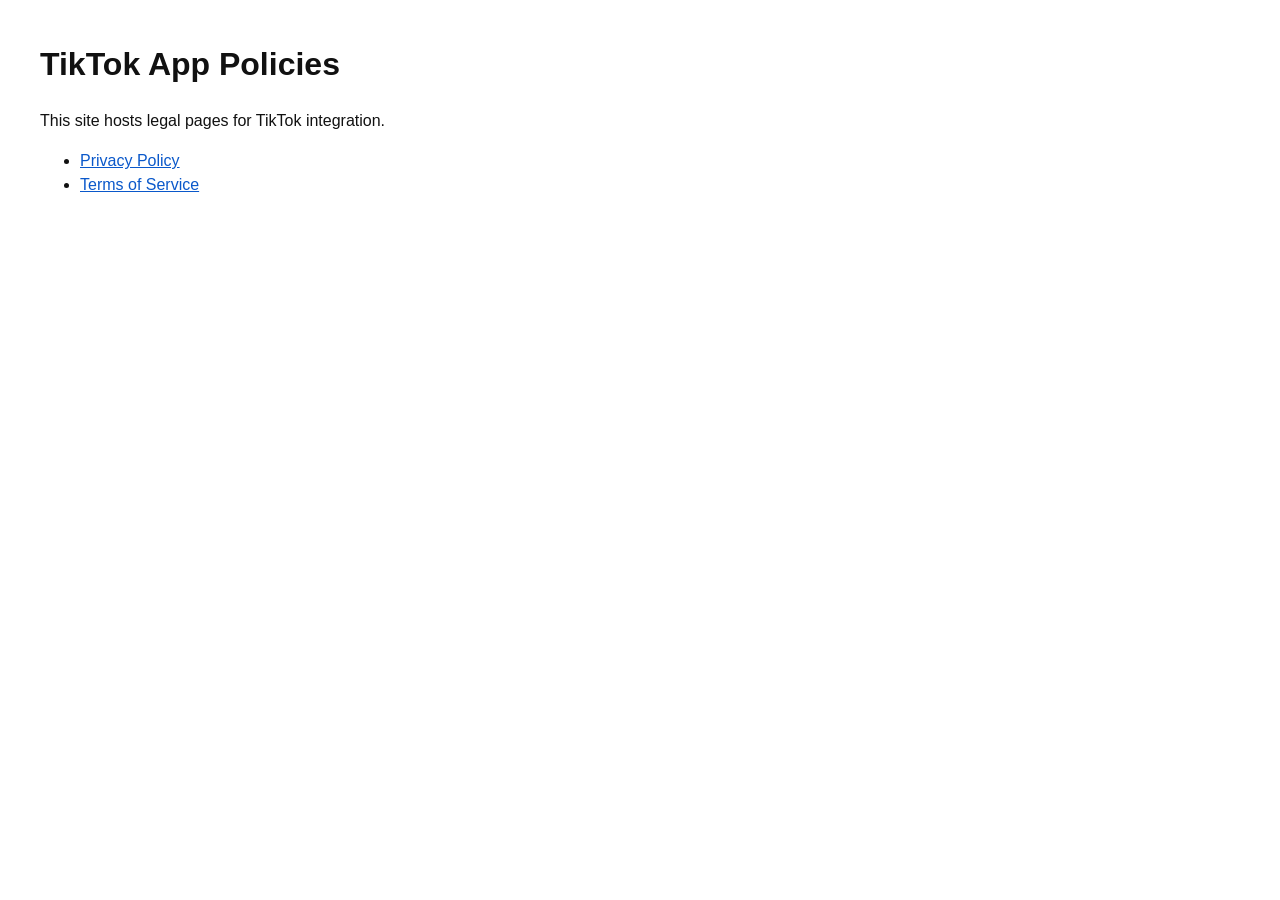
==== index.html @ 3d16dc69 "Add GitHub Pages legal files for TikTok verification" ====
<!doctype html>
<html lang="en">
<head>
  <meta charset="utf-8">
  <meta name="viewport" content="width=device-width, initial-scale=1">
  <title>TikTok Policies</title>
  <style>
    body { font-family: Arial, sans-serif; margin: 40px; line-height: 1.5; color: #111; }
    a { color: #0a58ca; }
  </style>
</head>
<body>
  <h1>TikTok App Policies</h1>
  <p>This site hosts legal pages for TikTok integration.</p>
  <ul>
    <li><a href="./privacy-policy.html">Privacy Policy</a></li>
    <li><a href="./terms.html">Terms of Service</a></li>
  </ul>
</body>
</html>
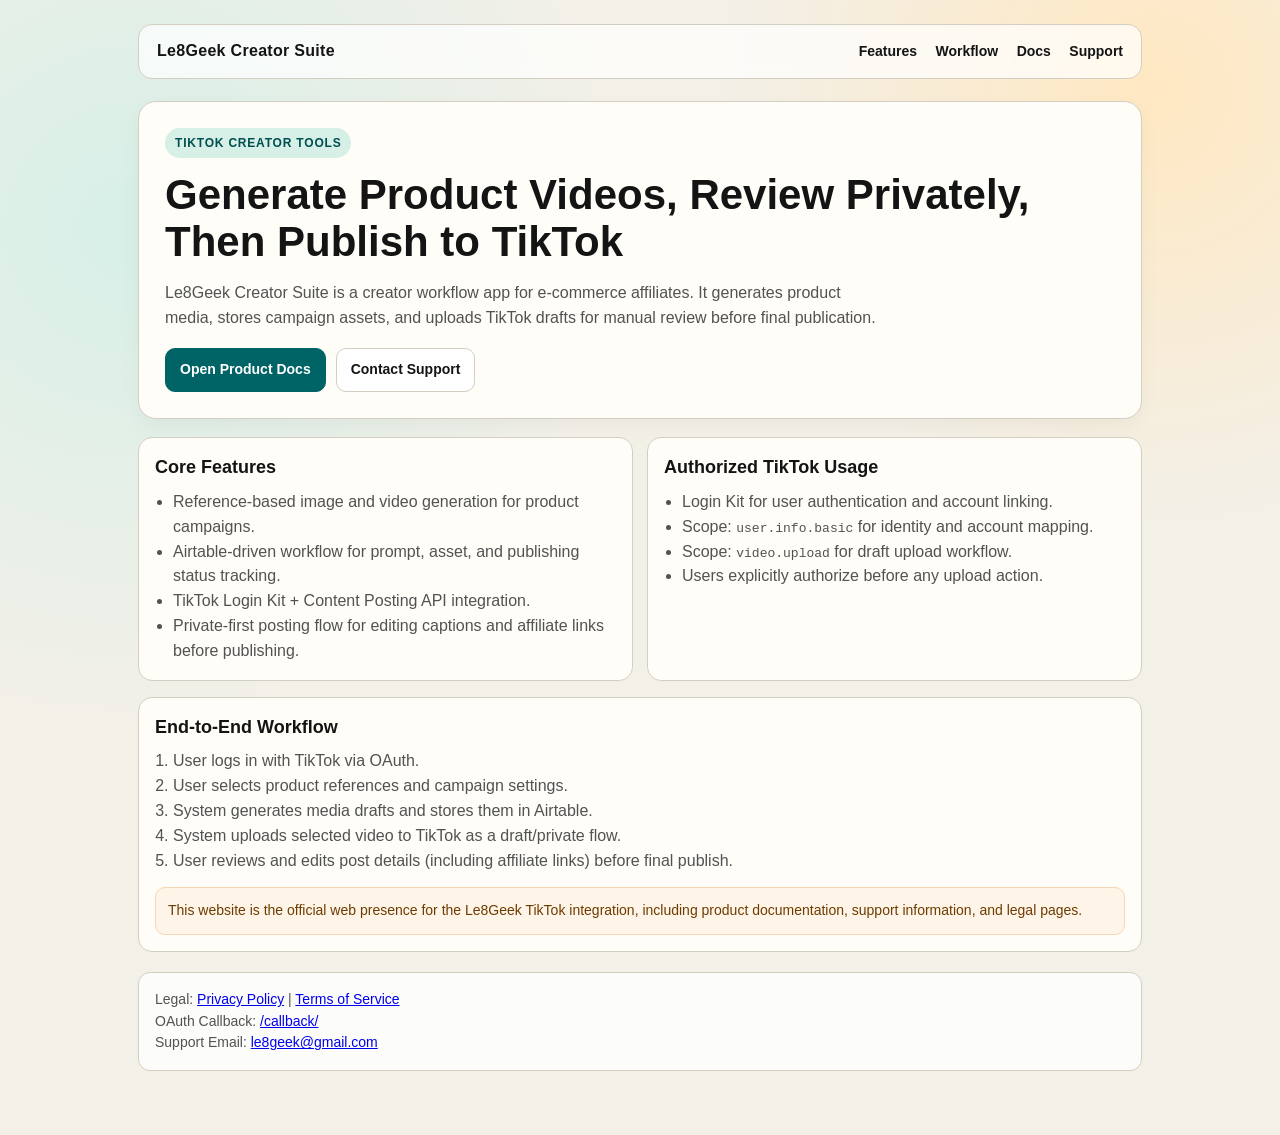
==== commit 5f0aad4b: "Build full product website for TikTok app review" ====
--- a/index.html
+++ b/index.html
@@ -3,18 +3,190 @@
 <head>
   <meta charset="utf-8">
   <meta name="viewport" content="width=device-width, initial-scale=1">
-  <title>TikTok Policies</title>
+  <title>Le8Geek Creator Suite</title>
+  <meta name="description" content="Le8Geek Creator Suite helps creators generate product videos, review drafts, and publish to TikTok with Login Kit and Content Posting API.">
   <style>
-    body { font-family: Arial, sans-serif; margin: 40px; line-height: 1.5; color: #111; }
-    a { color: #0a58ca; }
+    :root {
+      --bg: #f3f0e8;
+      --paper: #fffdf8;
+      --ink: #141414;
+      --muted: #525252;
+      --accent: #006466;
+      --accent-2: #ff7b00;
+      --line: #d4cec2;
+    }
+    * { box-sizing: border-box; }
+    body {
+      margin: 0;
+      font-family: "Segoe UI", "Helvetica Neue", sans-serif;
+      color: var(--ink);
+      background:
+        radial-gradient(circle at 90% 8%, #ffe8c2 0%, transparent 28%),
+        radial-gradient(circle at 10% 20%, #d6efe7 0%, transparent 34%),
+        var(--bg);
+      line-height: 1.55;
+    }
+    .wrap { max-width: 1040px; margin: 0 auto; padding: 24px 18px 64px; }
+    .topbar {
+      display: flex;
+      justify-content: space-between;
+      align-items: center;
+      gap: 16px;
+      margin-bottom: 22px;
+      padding: 14px 18px;
+      border: 1px solid var(--line);
+      border-radius: 14px;
+      background: rgba(255, 255, 255, 0.7);
+      backdrop-filter: blur(4px);
+    }
+    .brand { font-weight: 800; letter-spacing: 0.3px; }
+    .nav a {
+      color: var(--ink);
+      text-decoration: none;
+      margin-left: 14px;
+      font-weight: 600;
+      font-size: 14px;
+    }
+    .hero {
+      background: var(--paper);
+      border: 1px solid var(--line);
+      border-radius: 18px;
+      padding: 26px;
+      margin-bottom: 18px;
+      box-shadow: 0 8px 20px rgba(26, 26, 26, 0.04);
+    }
+    .kicker {
+      display: inline-block;
+      background: #d6efe7;
+      color: #004f50;
+      font-size: 12px;
+      font-weight: 700;
+      letter-spacing: 0.8px;
+      text-transform: uppercase;
+      padding: 6px 10px;
+      border-radius: 999px;
+    }
+    h1 { margin: 14px 0 10px; font-size: clamp(28px, 5vw, 42px); line-height: 1.1; }
+    .lead { color: var(--muted); max-width: 720px; }
+    .cta-row { margin-top: 18px; display: flex; gap: 10px; flex-wrap: wrap; }
+    .btn {
+      display: inline-block;
+      text-decoration: none;
+      padding: 10px 14px;
+      border-radius: 10px;
+      border: 1px solid var(--line);
+      font-weight: 700;
+      font-size: 14px;
+    }
+    .btn.primary { background: var(--accent); border-color: var(--accent); color: #fff; }
+    .btn.secondary { background: #fff; color: var(--ink); }
+    .grid {
+      display: grid;
+      grid-template-columns: repeat(2, minmax(0, 1fr));
+      gap: 14px;
+      margin: 16px 0;
+    }
+    .card {
+      background: var(--paper);
+      border: 1px solid var(--line);
+      border-radius: 14px;
+      padding: 16px;
+    }
+    .card h2 { margin: 0 0 8px; font-size: 18px; }
+    .card p, .card li { color: var(--muted); }
+    ul { margin: 8px 0 0 18px; padding: 0; }
+    .steps ol { margin: 8px 0 0 18px; padding: 0; color: var(--muted); }
+    .notice {
+      margin-top: 14px;
+      background: #fff4e8;
+      border: 1px solid #f5d6b4;
+      border-radius: 10px;
+      padding: 12px;
+      color: #6d3c00;
+      font-size: 14px;
+    }
+    footer {
+      margin-top: 20px;
+      padding: 16px;
+      border: 1px solid var(--line);
+      border-radius: 12px;
+      background: rgba(255, 255, 255, 0.8);
+      color: var(--muted);
+      font-size: 14px;
+    }
+    @media (max-width: 780px) {
+      .grid { grid-template-columns: 1fr; }
+      .nav { display: none; }
+    }
   </style>
 </head>
 <body>
-  <h1>TikTok App Policies</h1>
-  <p>This site hosts legal pages for TikTok integration.</p>
-  <ul>
-    <li><a href="./privacy-policy.html">Privacy Policy</a></li>
-    <li><a href="./terms.html">Terms of Service</a></li>
-  </ul>
+  <div class="wrap">
+    <header class="topbar">
+      <div class="brand">Le8Geek Creator Suite</div>
+      <nav class="nav">
+        <a href="#features">Features</a>
+        <a href="#workflow">Workflow</a>
+        <a href="./docs.html">Docs</a>
+        <a href="./support.html">Support</a>
+      </nav>
+    </header>
+
+    <section class="hero">
+      <span class="kicker">TikTok Creator Tools</span>
+      <h1>Generate Product Videos, Review Privately, Then Publish to TikTok</h1>
+      <p class="lead">
+        Le8Geek Creator Suite is a creator workflow app for e-commerce affiliates.
+        It generates product media, stores campaign assets, and uploads TikTok drafts for manual review
+        before final publication.
+      </p>
+      <div class="cta-row">
+        <a class="btn primary" href="./docs.html">Open Product Docs</a>
+        <a class="btn secondary" href="./support.html">Contact Support</a>
+      </div>
+    </section>
+
+    <section id="features" class="grid">
+      <article class="card">
+        <h2>Core Features</h2>
+        <ul>
+          <li>Reference-based image and video generation for product campaigns.</li>
+          <li>Airtable-driven workflow for prompt, asset, and publishing status tracking.</li>
+          <li>TikTok Login Kit + Content Posting API integration.</li>
+          <li>Private-first posting flow for editing captions and affiliate links before publishing.</li>
+        </ul>
+      </article>
+      <article class="card">
+        <h2>Authorized TikTok Usage</h2>
+        <ul>
+          <li>Login Kit for user authentication and account linking.</li>
+          <li>Scope: <code>user.info.basic</code> for identity and account mapping.</li>
+          <li>Scope: <code>video.upload</code> for draft upload workflow.</li>
+          <li>Users explicitly authorize before any upload action.</li>
+        </ul>
+      </article>
+    </section>
+
+    <section id="workflow" class="card steps">
+      <h2>End-to-End Workflow</h2>
+      <ol>
+        <li>User logs in with TikTok via OAuth.</li>
+        <li>User selects product references and campaign settings.</li>
+        <li>System generates media drafts and stores them in Airtable.</li>
+        <li>System uploads selected video to TikTok as a draft/private flow.</li>
+        <li>User reviews and edits post details (including affiliate links) before final publish.</li>
+      </ol>
+      <div class="notice">
+        This website is the official web presence for the Le8Geek TikTok integration,
+        including product documentation, support information, and legal pages.
+      </div>
+    </section>
+
+    <footer>
+      <div>Legal: <a href="./privacy-policy.html/">Privacy Policy</a> | <a href="./terms.html/">Terms of Service</a></div>
+      <div>OAuth Callback: <a href="./callback/">/callback/</a></div>
+      <div>Support Email: <a href="mailto:le8geek@gmail.com">le8geek@gmail.com</a></div>
+    </footer>
+  </div>
 </body>
 </html>
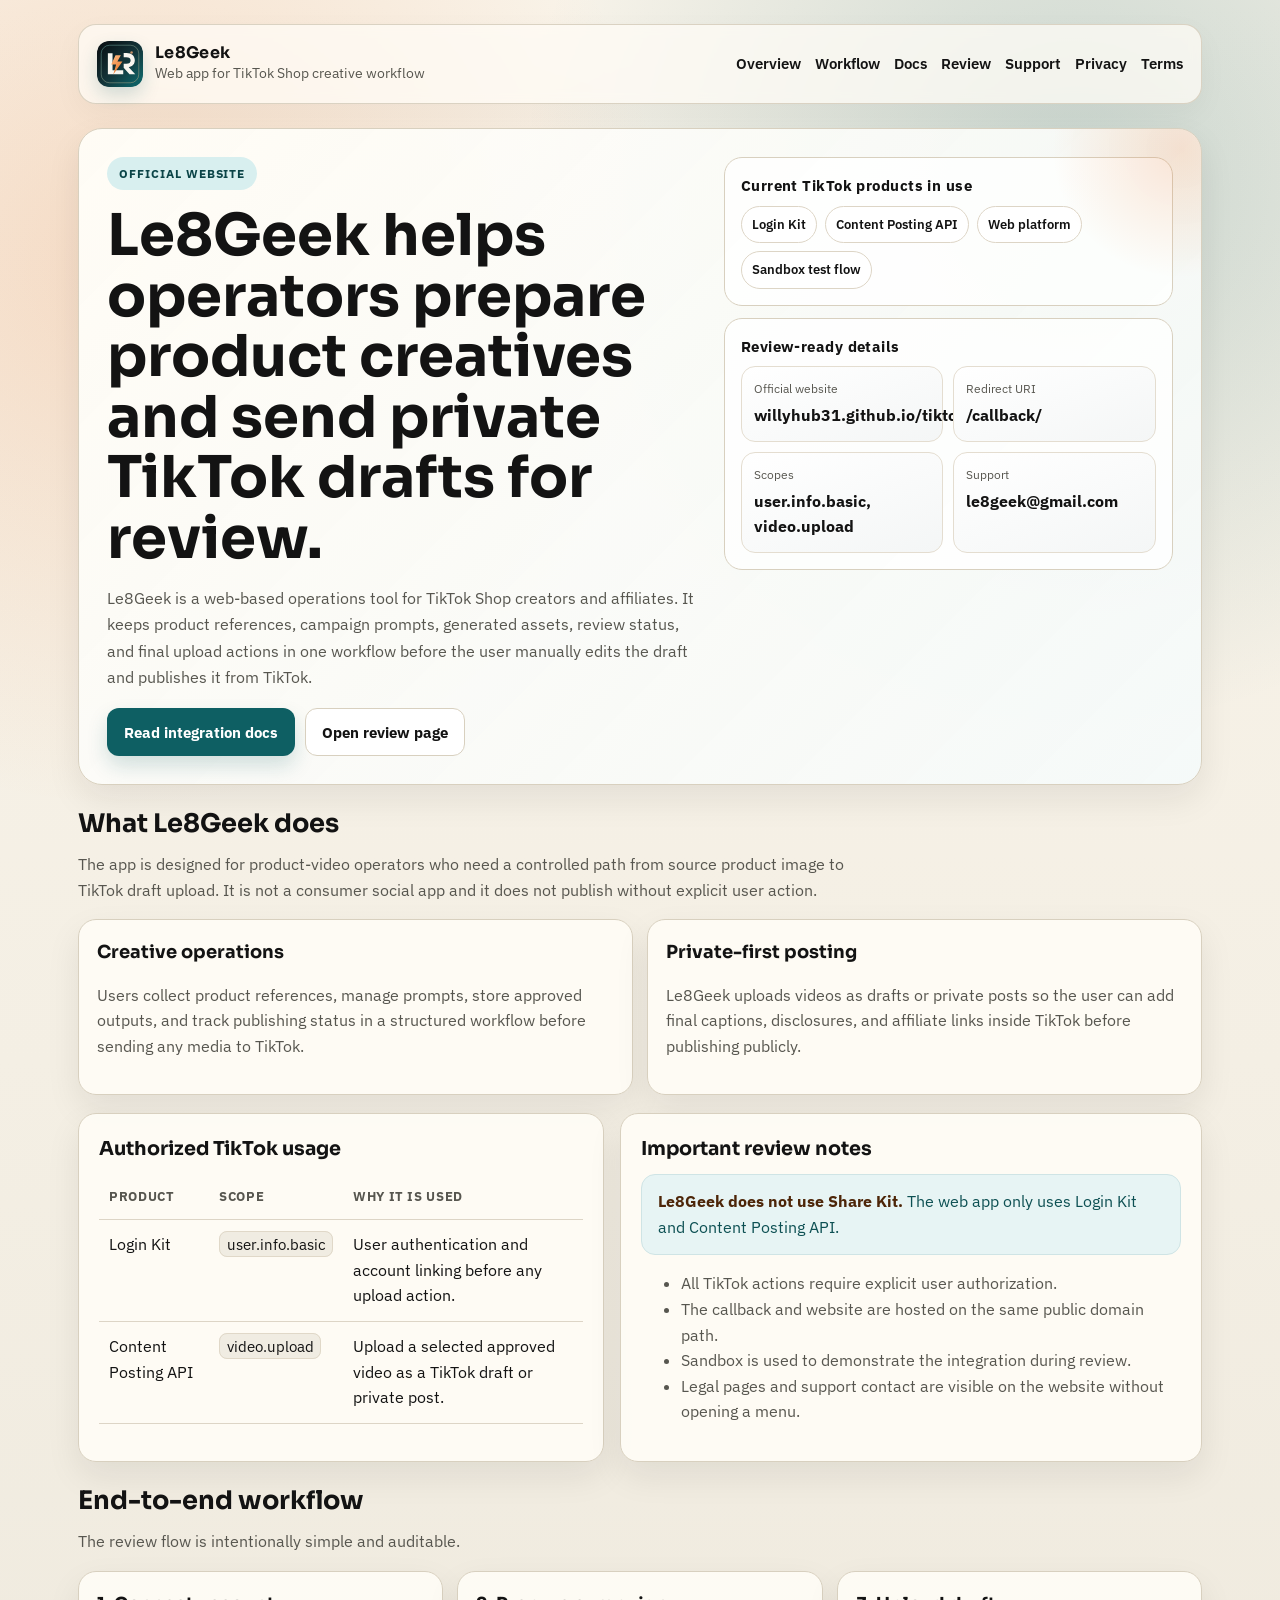
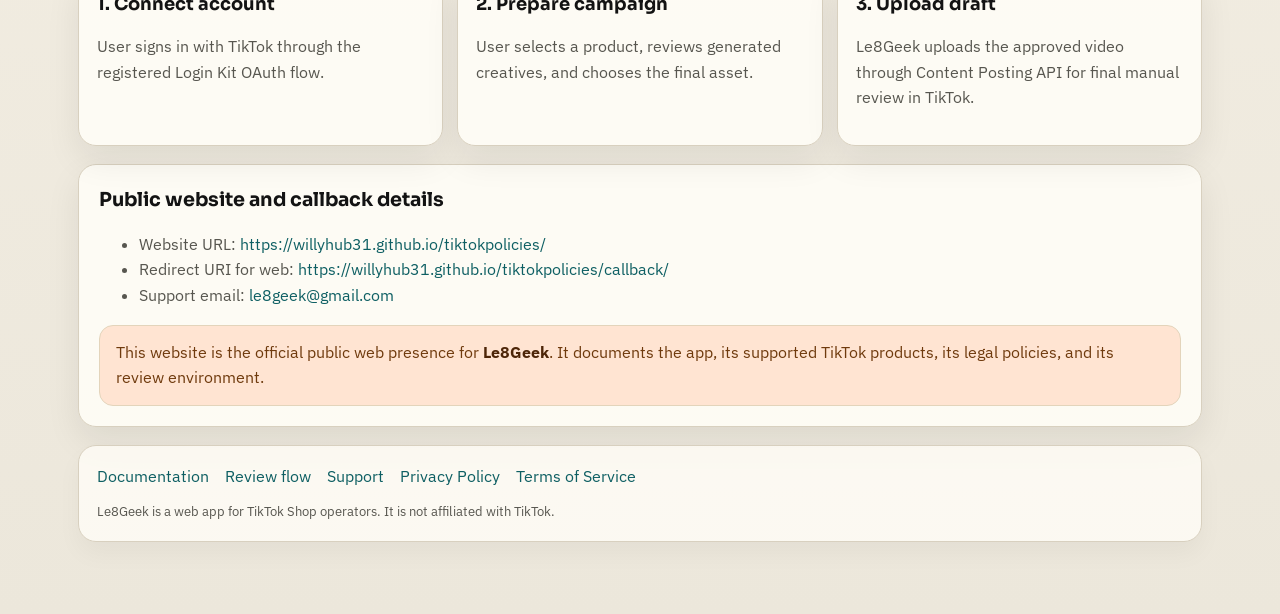
==== commit df9ca968: "Build TikTok review-ready Le8Geek site" ====
--- a/index.html
+++ b/index.html
@@ -3,189 +3,192 @@
 <head>
   <meta charset="utf-8">
   <meta name="viewport" content="width=device-width, initial-scale=1">
-  <title>Le8Geek Creator Suite</title>
-  <meta name="description" content="Le8Geek Creator Suite helps creators generate product videos, review drafts, and publish to TikTok with Login Kit and Content Posting API.">
-  <style>
-    :root {
-      --bg: #f3f0e8;
-      --paper: #fffdf8;
-      --ink: #141414;
-      --muted: #525252;
-      --accent: #006466;
-      --accent-2: #ff7b00;
-      --line: #d4cec2;
-    }
-    * { box-sizing: border-box; }
-    body {
-      margin: 0;
-      font-family: "Segoe UI", "Helvetica Neue", sans-serif;
-      color: var(--ink);
-      background:
-        radial-gradient(circle at 90% 8%, #ffe8c2 0%, transparent 28%),
-        radial-gradient(circle at 10% 20%, #d6efe7 0%, transparent 34%),
-        var(--bg);
-      line-height: 1.55;
-    }
-    .wrap { max-width: 1040px; margin: 0 auto; padding: 24px 18px 64px; }
-    .topbar {
-      display: flex;
-      justify-content: space-between;
-      align-items: center;
-      gap: 16px;
-      margin-bottom: 22px;
-      padding: 14px 18px;
-      border: 1px solid var(--line);
-      border-radius: 14px;
-      background: rgba(255, 255, 255, 0.7);
-      backdrop-filter: blur(4px);
-    }
-    .brand { font-weight: 800; letter-spacing: 0.3px; }
-    .nav a {
-      color: var(--ink);
-      text-decoration: none;
-      margin-left: 14px;
-      font-weight: 600;
-      font-size: 14px;
-    }
-    .hero {
-      background: var(--paper);
-      border: 1px solid var(--line);
-      border-radius: 18px;
-      padding: 26px;
-      margin-bottom: 18px;
-      box-shadow: 0 8px 20px rgba(26, 26, 26, 0.04);
-    }
-    .kicker {
-      display: inline-block;
-      background: #d6efe7;
-      color: #004f50;
-      font-size: 12px;
-      font-weight: 700;
-      letter-spacing: 0.8px;
-      text-transform: uppercase;
-      padding: 6px 10px;
-      border-radius: 999px;
-    }
-    h1 { margin: 14px 0 10px; font-size: clamp(28px, 5vw, 42px); line-height: 1.1; }
-    .lead { color: var(--muted); max-width: 720px; }
-    .cta-row { margin-top: 18px; display: flex; gap: 10px; flex-wrap: wrap; }
-    .btn {
-      display: inline-block;
-      text-decoration: none;
-      padding: 10px 14px;
-      border-radius: 10px;
-      border: 1px solid var(--line);
-      font-weight: 700;
-      font-size: 14px;
-    }
-    .btn.primary { background: var(--accent); border-color: var(--accent); color: #fff; }
-    .btn.secondary { background: #fff; color: var(--ink); }
-    .grid {
-      display: grid;
-      grid-template-columns: repeat(2, minmax(0, 1fr));
-      gap: 14px;
-      margin: 16px 0;
-    }
-    .card {
-      background: var(--paper);
-      border: 1px solid var(--line);
-      border-radius: 14px;
-      padding: 16px;
-    }
-    .card h2 { margin: 0 0 8px; font-size: 18px; }
-    .card p, .card li { color: var(--muted); }
-    ul { margin: 8px 0 0 18px; padding: 0; }
-    .steps ol { margin: 8px 0 0 18px; padding: 0; color: var(--muted); }
-    .notice {
-      margin-top: 14px;
-      background: #fff4e8;
-      border: 1px solid #f5d6b4;
-      border-radius: 10px;
-      padding: 12px;
-      color: #6d3c00;
-      font-size: 14px;
-    }
-    footer {
-      margin-top: 20px;
-      padding: 16px;
-      border: 1px solid var(--line);
-      border-radius: 12px;
-      background: rgba(255, 255, 255, 0.8);
-      color: var(--muted);
-      font-size: 14px;
-    }
-    @media (max-width: 780px) {
-      .grid { grid-template-columns: 1fr; }
-      .nav { display: none; }
-    }
-  </style>
+  <title>Le8Geek</title>
+  <meta name="description" content="Le8Geek is the official website for a web app that organizes product creatives, manages review workflows, and uploads private TikTok drafts through Login Kit and Content Posting API.">
+  <link rel="icon" type="image/svg+xml" href="./assets/le8geek-mark.svg">
+  <link rel="stylesheet" href="./assets/site.css">
 </head>
 <body>
-  <div class="wrap">
-    <header class="topbar">
-      <div class="brand">Le8Geek Creator Suite</div>
-      <nav class="nav">
-        <a href="#features">Features</a>
+  <div class="shell">
+    <header class="site-header">
+      <div class="brand-lockup">
+        <img src="./assets/le8geek-mark.svg" alt="Le8Geek brand mark">
+        <div class="brand-copy">
+          <strong>Le8Geek</strong>
+          <span>Web app for TikTok Shop creative workflow</span>
+        </div>
+      </div>
+      <nav class="site-nav">
+        <a href="#overview">Overview</a>
         <a href="#workflow">Workflow</a>
         <a href="./docs.html">Docs</a>
+        <a href="./review.html">Review</a>
         <a href="./support.html">Support</a>
+        <a href="./privacy-policy.html/">Privacy</a>
+        <a href="./terms.html/">Terms</a>
       </nav>
     </header>
 
     <section class="hero">
-      <span class="kicker">TikTok Creator Tools</span>
-      <h1>Generate Product Videos, Review Privately, Then Publish to TikTok</h1>
-      <p class="lead">
-        Le8Geek Creator Suite is a creator workflow app for e-commerce affiliates.
-        It generates product media, stores campaign assets, and uploads TikTok drafts for manual review
-        before final publication.
+      <div>
+        <span class="eyebrow">Official Website</span>
+        <h1>Le8Geek helps operators prepare product creatives and send private TikTok drafts for review.</h1>
+        <p>
+          Le8Geek is a web-based operations tool for TikTok Shop creators and affiliates. It keeps product references,
+          campaign prompts, generated assets, review status, and final upload actions in one workflow before the user
+          manually edits the draft and publishes it from TikTok.
+        </p>
+        <div class="hero-actions">
+          <a class="button primary" href="./docs.html">Read integration docs</a>
+          <a class="button secondary" href="./review.html">Open review page</a>
+        </div>
+      </div>
+
+      <aside class="status-board">
+        <div class="status-stack">
+          <strong>Current TikTok products in use</strong>
+          <div class="pill-row">
+            <span class="pill">Login Kit</span>
+            <span class="pill">Content Posting API</span>
+            <span class="pill">Web platform</span>
+            <span class="pill">Sandbox test flow</span>
+          </div>
+        </div>
+        <div class="status-stack">
+          <strong>Review-ready details</strong>
+          <div class="mini-grid">
+            <div class="mini-card">
+              <span class="label">Official website</span>
+              <span class="value">willyhub31.github.io/tiktokpolicies</span>
+            </div>
+            <div class="mini-card">
+              <span class="label">Redirect URI</span>
+              <span class="value">/callback/</span>
+            </div>
+            <div class="mini-card">
+              <span class="label">Scopes</span>
+              <span class="value">user.info.basic, video.upload</span>
+            </div>
+            <div class="mini-card">
+              <span class="label">Support</span>
+              <span class="value">le8geek@gmail.com</span>
+            </div>
+          </div>
+        </div>
+      </aside>
+    </section>
+
+    <section id="overview" class="section">
+      <h2 class="section-title">What Le8Geek does</h2>
+      <p class="section-intro">
+        The app is designed for product-video operators who need a controlled path from source product image
+        to TikTok draft upload. It is not a consumer social app and it does not publish without explicit user action.
       </p>
-      <div class="cta-row">
-        <a class="btn primary" href="./docs.html">Open Product Docs</a>
-        <a class="btn secondary" href="./support.html">Contact Support</a>
+      <div class="grid">
+        <article class="card">
+          <h2>Creative operations</h2>
+          <p>
+            Users collect product references, manage prompts, store approved outputs, and track publishing status
+            in a structured workflow before sending any media to TikTok.
+          </p>
+        </article>
+        <article class="card">
+          <h2>Private-first posting</h2>
+          <p>
+            Le8Geek uploads videos as drafts or private posts so the user can add final captions, disclosures,
+            and affiliate links inside TikTok before publishing publicly.
+          </p>
+        </article>
       </div>
     </section>
 
-    <section id="features" class="grid">
-      <article class="card">
-        <h2>Core Features</h2>
+    <section class="section">
+      <div class="split">
+        <article class="stack">
+          <h2>Authorized TikTok usage</h2>
+          <div class="table-wrap">
+            <table>
+              <thead>
+                <tr>
+                  <th>Product</th>
+                  <th>Scope</th>
+                  <th>Why it is used</th>
+                </tr>
+              </thead>
+              <tbody>
+                <tr>
+                  <td>Login Kit</td>
+                  <td><code>user.info.basic</code></td>
+                  <td>User authentication and account linking before any upload action.</td>
+                </tr>
+                <tr>
+                  <td>Content Posting API</td>
+                  <td><code>video.upload</code></td>
+                  <td>Upload a selected approved video as a TikTok draft or private post.</td>
+                </tr>
+              </tbody>
+            </table>
+          </div>
+        </article>
+
+        <article class="stack">
+          <h2>Important review notes</h2>
+          <div class="warning">
+            <strong>Le8Geek does not use Share Kit.</strong> The web app only uses Login Kit and Content Posting API.
+          </div>
+          <ul>
+            <li>All TikTok actions require explicit user authorization.</li>
+            <li>The callback and website are hosted on the same public domain path.</li>
+            <li>Sandbox is used to demonstrate the integration during review.</li>
+            <li>Legal pages and support contact are visible on the website without opening a menu.</li>
+          </ul>
+        </article>
+      </div>
+    </section>
+
+    <section id="workflow" class="section">
+      <h2 class="section-title">End-to-end workflow</h2>
+      <p class="section-intro">The review flow is intentionally simple and auditable.</p>
+      <div class="grid three">
+        <article class="card">
+          <h2>1. Connect account</h2>
+          <p>User signs in with TikTok through the registered Login Kit OAuth flow.</p>
+        </article>
+        <article class="card">
+          <h2>2. Prepare campaign</h2>
+          <p>User selects a product, reviews generated creatives, and chooses the final asset.</p>
+        </article>
+        <article class="card">
+          <h2>3. Upload draft</h2>
+          <p>Le8Geek uploads the approved video through Content Posting API for final manual review in TikTok.</p>
+        </article>
+      </div>
+    </section>
+
+    <section class="section">
+      <article class="stack">
+        <h2>Public website and callback details</h2>
         <ul>
-          <li>Reference-based image and video generation for product campaigns.</li>
-          <li>Airtable-driven workflow for prompt, asset, and publishing status tracking.</li>
-          <li>TikTok Login Kit + Content Posting API integration.</li>
-          <li>Private-first posting flow for editing captions and affiliate links before publishing.</li>
+          <li>Website URL: <a href="https://willyhub31.github.io/tiktokpolicies/">https://willyhub31.github.io/tiktokpolicies/</a></li>
+          <li>Redirect URI for web: <a href="https://willyhub31.github.io/tiktokpolicies/callback/">https://willyhub31.github.io/tiktokpolicies/callback/</a></li>
+          <li>Support email: <a href="mailto:le8geek@gmail.com">le8geek@gmail.com</a></li>
         </ul>
-      </article>
-      <article class="card">
-        <h2>Authorized TikTok Usage</h2>
-        <ul>
-          <li>Login Kit for user authentication and account linking.</li>
-          <li>Scope: <code>user.info.basic</code> for identity and account mapping.</li>
-          <li>Scope: <code>video.upload</code> for draft upload workflow.</li>
-          <li>Users explicitly authorize before any upload action.</li>
-        </ul>
+        <div class="notice">
+          This website is the official public web presence for <strong>Le8Geek</strong>. It documents the app,
+          its supported TikTok products, its legal policies, and its review environment.
+        </div>
       </article>
     </section>
 
-    <section id="workflow" class="card steps">
-      <h2>End-to-End Workflow</h2>
-      <ol>
-        <li>User logs in with TikTok via OAuth.</li>
-        <li>User selects product references and campaign settings.</li>
-        <li>System generates media drafts and stores them in Airtable.</li>
-        <li>System uploads selected video to TikTok as a draft/private flow.</li>
-        <li>User reviews and edits post details (including affiliate links) before final publish.</li>
-      </ol>
-      <div class="notice">
-        This website is the official web presence for the Le8Geek TikTok integration,
-        including product documentation, support information, and legal pages.
+    <footer class="footer">
+      <div class="footer-links">
+        <a href="./docs.html">Documentation</a>
+        <a href="./review.html">Review flow</a>
+        <a href="./support.html">Support</a>
+        <a href="./privacy-policy.html/">Privacy Policy</a>
+        <a href="./terms.html/">Terms of Service</a>
       </div>
-    </section>
-
-    <footer>
-      <div>Legal: <a href="./privacy-policy.html/">Privacy Policy</a> | <a href="./terms.html/">Terms of Service</a></div>
-      <div>OAuth Callback: <a href="./callback/">/callback/</a></div>
-      <div>Support Email: <a href="mailto:le8geek@gmail.com">le8geek@gmail.com</a></div>
+      <small>Le8Geek is a web app for TikTok Shop operators. It is not affiliated with TikTok.</small>
     </footer>
   </div>
 </body>
--- a/assets/site.css
+++ b/assets/site.css
@@ -0,0 +1,446 @@
+@import url("https://fonts.googleapis.com/css2?family=Sora:wght@400;600;700;800&family=IBM+Plex+Sans:wght@400;500;600&display=swap");
+
+:root {
+  --bg: #f4efe4;
+  --paper: #fffdf7;
+  --panel: rgba(255, 253, 247, 0.9);
+  --ink: #131313;
+  --muted: #57564f;
+  --line: #d8d0bf;
+  --brand: #0e5f63;
+  --brand-deep: #0a4447;
+  --brand-soft: #d8efef;
+  --accent: #e86d1f;
+  --accent-soft: #ffe4d2;
+  --shadow: 0 14px 34px rgba(21, 27, 27, 0.08);
+  --radius-xl: 24px;
+  --radius-lg: 18px;
+  --radius-md: 14px;
+  --radius-sm: 10px;
+}
+
+* { box-sizing: border-box; }
+html { scroll-behavior: smooth; }
+
+body {
+  margin: 0;
+  color: var(--ink);
+  font-family: "IBM Plex Sans", "Segoe UI", sans-serif;
+  line-height: 1.6;
+  background:
+    radial-gradient(circle at 10% 12%, rgba(232, 109, 31, 0.18), transparent 24%),
+    radial-gradient(circle at 84% 8%, rgba(14, 95, 99, 0.2), transparent 24%),
+    linear-gradient(180deg, #f9f4ea 0%, #f4efe4 48%, #ece7db 100%);
+}
+
+a { color: var(--brand); text-decoration: none; }
+a:hover { text-decoration: underline; }
+
+code {
+  font-family: "IBM Plex Sans", "Segoe UI", sans-serif;
+  background: #f0ece2;
+  border: 1px solid #e0d8c8;
+  border-radius: 8px;
+  padding: 0.12rem 0.4rem;
+  font-size: 0.95em;
+}
+
+.shell {
+  max-width: 1160px;
+  margin: 0 auto;
+  padding: 24px 18px 72px;
+}
+
+.site-header {
+  display: flex;
+  justify-content: space-between;
+  align-items: center;
+  gap: 18px;
+  margin-bottom: 24px;
+  padding: 16px 18px;
+  border: 1px solid rgba(216, 208, 191, 0.95);
+  border-radius: 18px;
+  background: rgba(255, 253, 247, 0.72);
+  backdrop-filter: blur(6px);
+  box-shadow: 0 10px 30px rgba(14, 20, 20, 0.04);
+}
+
+.brand-lockup {
+  display: flex;
+  align-items: center;
+  gap: 12px;
+}
+
+.brand-lockup img {
+  width: 46px;
+  height: 46px;
+  border-radius: 12px;
+  box-shadow: 0 8px 18px rgba(14, 95, 99, 0.18);
+}
+
+.brand-copy strong {
+  display: block;
+  font-family: "Sora", "IBM Plex Sans", sans-serif;
+  font-size: 1rem;
+  line-height: 1.1;
+  letter-spacing: 0.02em;
+}
+
+.brand-copy span {
+  display: block;
+  font-size: 0.88rem;
+  color: var(--muted);
+}
+
+.site-nav {
+  display: flex;
+  align-items: center;
+  flex-wrap: wrap;
+  gap: 8px 14px;
+}
+
+.site-nav a {
+  font-weight: 600;
+  font-size: 0.94rem;
+  color: var(--ink);
+}
+
+.hero {
+  position: relative;
+  overflow: hidden;
+  display: grid;
+  grid-template-columns: 1.2fr 0.9fr;
+  gap: 18px;
+  padding: 28px;
+  border: 1px solid var(--line);
+  border-radius: var(--radius-xl);
+  background: linear-gradient(135deg, rgba(255, 253, 247, 0.96), rgba(245, 250, 250, 0.9));
+  box-shadow: var(--shadow);
+}
+
+.hero::after {
+  content: "";
+  position: absolute;
+  right: -110px;
+  top: -110px;
+  width: 260px;
+  height: 260px;
+  border-radius: 999px;
+  background: radial-gradient(circle, rgba(232, 109, 31, 0.18), transparent 70%);
+  pointer-events: none;
+}
+
+.eyebrow {
+  display: inline-flex;
+  align-items: center;
+  gap: 8px;
+  padding: 7px 12px;
+  border-radius: 999px;
+  background: var(--brand-soft);
+  color: var(--brand-deep);
+  font-size: 0.75rem;
+  font-weight: 800;
+  letter-spacing: 0.08em;
+  text-transform: uppercase;
+}
+
+.hero h1,
+.section-title,
+.card h2,
+.stack h2,
+.legal h1,
+.legal h2 {
+  font-family: "Sora", "IBM Plex Sans", sans-serif;
+}
+
+.hero h1 {
+  margin: 16px 0 10px;
+  font-size: clamp(2rem, 4.6vw, 3.6rem);
+  line-height: 1.05;
+  max-width: 720px;
+}
+
+.hero p {
+  max-width: 720px;
+  color: var(--muted);
+  font-size: 1.02rem;
+}
+
+.hero-actions {
+  display: flex;
+  flex-wrap: wrap;
+  gap: 10px;
+  margin-top: 18px;
+}
+
+.button {
+  display: inline-flex;
+  align-items: center;
+  justify-content: center;
+  gap: 8px;
+  padding: 11px 16px;
+  border-radius: 12px;
+  border: 1px solid transparent;
+  font-weight: 700;
+  font-size: 0.95rem;
+  text-decoration: none;
+}
+
+.button.primary {
+  background: var(--brand);
+  color: #fff;
+  box-shadow: 0 10px 20px rgba(14, 95, 99, 0.18);
+}
+
+.button.secondary {
+  background: #fff;
+  color: var(--ink);
+  border-color: var(--line);
+}
+
+.status-board {
+  display: grid;
+  gap: 12px;
+  align-content: start;
+}
+
+.status-stack {
+  padding: 16px;
+  border: 1px solid var(--line);
+  border-radius: 18px;
+  background: rgba(255, 255, 255, 0.74);
+}
+
+.status-stack strong {
+  display: block;
+  margin-bottom: 8px;
+  font-size: 0.92rem;
+  letter-spacing: 0.03em;
+}
+
+.mini-grid {
+  display: grid;
+  grid-template-columns: repeat(2, minmax(0, 1fr));
+  gap: 10px;
+}
+
+.mini-card {
+  padding: 12px;
+  border-radius: 14px;
+  background: linear-gradient(160deg, #ffffff, #f4f6f6);
+  border: 1px solid #e4ddd0;
+}
+
+.mini-card .label {
+  display: block;
+  font-size: 0.78rem;
+  color: var(--muted);
+  margin-bottom: 4px;
+}
+
+.mini-card .value {
+  display: block;
+  font-size: 1rem;
+  font-weight: 700;
+}
+
+.pill-row {
+  display: flex;
+  flex-wrap: wrap;
+  gap: 8px;
+}
+
+.pill {
+  display: inline-flex;
+  align-items: center;
+  padding: 7px 10px;
+  border-radius: 999px;
+  background: #fff;
+  border: 1px solid #ddd5c6;
+  font-size: 0.84rem;
+  font-weight: 600;
+}
+
+.section { margin-top: 18px; }
+
+.section-title {
+  margin: 0 0 8px;
+  font-size: clamp(1.45rem, 2vw, 2rem);
+}
+
+.section-intro {
+  margin: 0 0 16px;
+  color: var(--muted);
+  max-width: 780px;
+}
+
+.grid {
+  display: grid;
+  grid-template-columns: repeat(2, minmax(0, 1fr));
+  gap: 14px;
+}
+
+.grid.three {
+  grid-template-columns: repeat(3, minmax(0, 1fr));
+}
+
+.card,
+.stack,
+.legal {
+  background: var(--panel);
+  border: 1px solid var(--line);
+  border-radius: var(--radius-lg);
+  box-shadow: var(--shadow);
+}
+
+.card { padding: 18px; }
+
+.card h2 {
+  margin: 0 0 8px;
+  font-size: 1.12rem;
+}
+
+.card p,
+.card li,
+.stack p,
+.stack li,
+.legal p,
+.legal li {
+  color: var(--muted);
+}
+
+.stack { padding: 20px; }
+
+.stack h2 {
+  margin: 0 0 10px;
+  font-size: 1.2rem;
+}
+
+.split {
+  display: grid;
+  grid-template-columns: 0.95fr 1.05fr;
+  gap: 16px;
+}
+
+.steps {
+  margin: 0;
+  padding-left: 18px;
+}
+
+.steps li + li {
+  margin-top: 10px;
+}
+
+.table-wrap { overflow-x: auto; }
+
+table {
+  width: 100%;
+  border-collapse: collapse;
+}
+
+th,
+td {
+  padding: 12px 10px;
+  border-bottom: 1px solid #ddd5c6;
+  text-align: left;
+  vertical-align: top;
+}
+
+th {
+  font-size: 0.82rem;
+  letter-spacing: 0.05em;
+  text-transform: uppercase;
+  color: var(--muted);
+}
+
+.notice,
+.warning {
+  padding: 14px 16px;
+  border-radius: 14px;
+  border: 1px solid #e3d4bb;
+  background: var(--accent-soft);
+  color: #6f3a0d;
+}
+
+.notice strong,
+.warning strong {
+  color: #4d2508;
+}
+
+.warning {
+  border-color: #cfe4e5;
+  background: #e7f4f4;
+  color: #0d5053;
+}
+
+.legal {
+  max-width: 920px;
+  margin: 0 auto;
+  padding: 26px 22px 32px;
+}
+
+.legal h1 {
+  margin: 0 0 8px;
+  font-size: clamp(1.8rem, 3vw, 2.5rem);
+}
+
+.legal h2 {
+  margin: 28px 0 8px;
+  font-size: 1.18rem;
+}
+
+.muted { color: var(--muted); }
+
+.footer {
+  margin-top: 18px;
+  display: grid;
+  gap: 12px;
+  padding: 18px;
+  border: 1px solid var(--line);
+  border-radius: 18px;
+  background: rgba(255, 253, 247, 0.82);
+  box-shadow: 0 12px 24px rgba(17, 19, 19, 0.04);
+}
+
+.footer-links {
+  display: flex;
+  flex-wrap: wrap;
+  gap: 10px 16px;
+}
+
+.footer small { color: var(--muted); }
+
+.back-link {
+  display: inline-flex;
+  align-items: center;
+  gap: 8px;
+  margin-bottom: 14px;
+  font-weight: 700;
+}
+
+@media (max-width: 940px) {
+  .hero,
+  .split,
+  .grid.three {
+    grid-template-columns: 1fr;
+  }
+}
+
+@media (max-width: 760px) {
+  .site-header,
+  .grid {
+    grid-template-columns: 1fr;
+  }
+
+  .site-header {
+    display: grid;
+  }
+
+  .site-nav {
+    justify-content: flex-start;
+  }
+
+  .hero {
+    padding: 22px 18px;
+  }
+}
